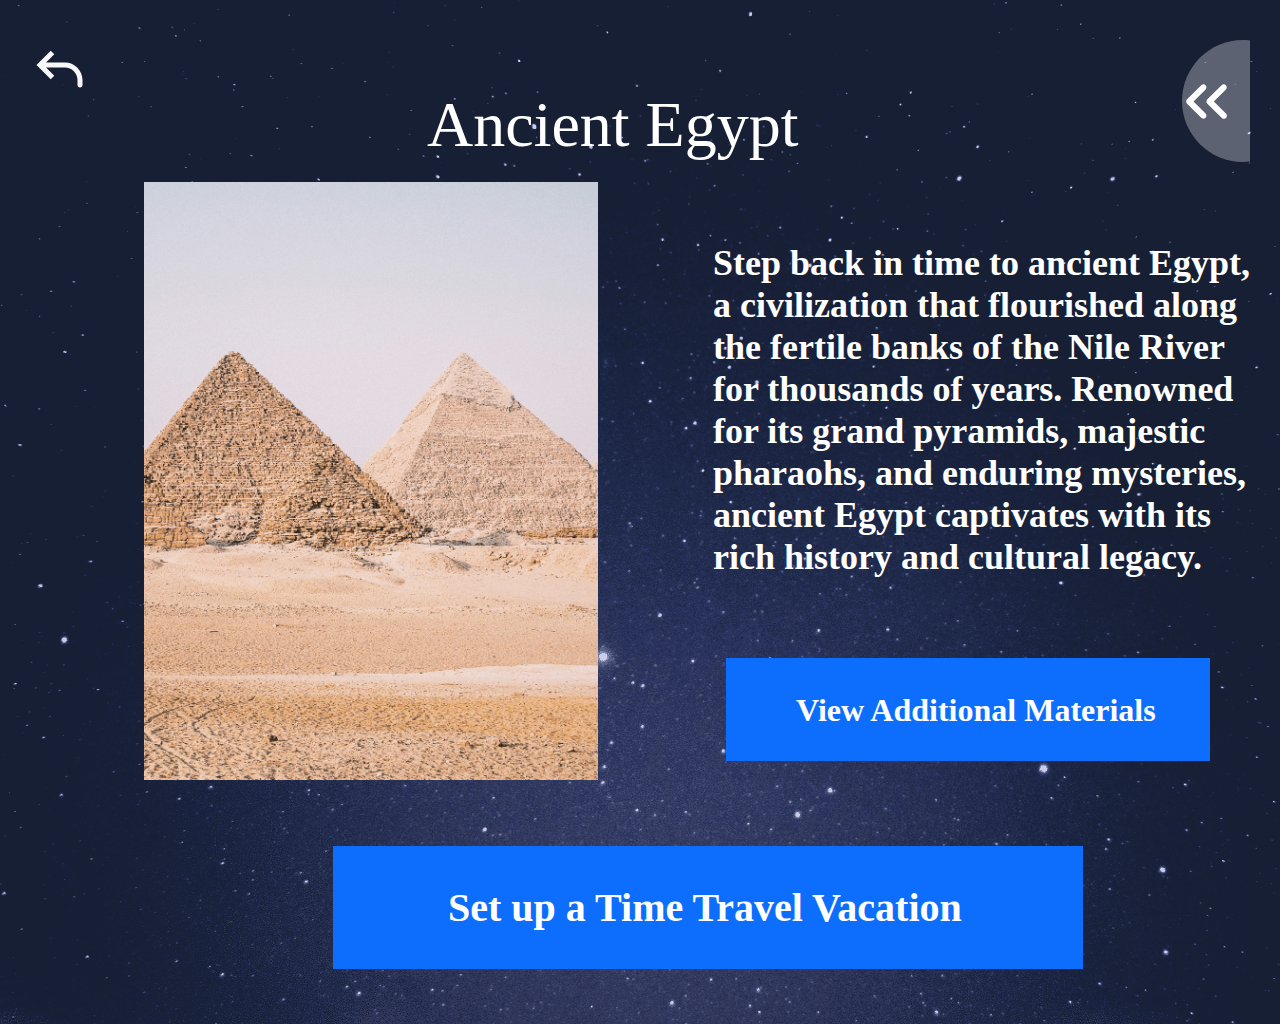
==== index.html @ 54aae299 "Added(Tanvir)" ====
<!DOCTYPE html>
<html lang="english">
<head>
    <title>Info</title>
    <meta name="viewport" content="width=device-width, initial-scale=1.0" />
    <meta charset="utf-8" />
    <link href="https://maxcdn.bootstrapcdn.com/bootstrap/5.3.0/css/bootstrap.min.css" rel="stylesheet" />
    <link href="./index.css" rel="stylesheet" /> 
</head>
<body>
  <div class="container">
    <div class="row">
        <div class="infohub-container">
            <img src="public/external/unsplashqfjsiok61xa4915-6k1-1100h.png"
                 alt="unsplashQFjSiok61xA4915"
                 class="infohub-unsplash-q-fj-siok61x-a img-fluid"/>
            <div class="row infohub-group1">
                <div class="col">
                    <div class="infohub-group14 bg-primary">
                        <span class="infohub-text">
                            <span>Set up a Time Travel Vacation</span>
                        </span>
                    </div>
                </div>
            </div>
            <span class="infohub-text02 text-white"><span>Ancient Egypt</span></span>
            <div class="row infohub-group26">
                <div class="col-md-6 infohub-group24">
                    <img src="public/external/Pyramid.png" alt="Pyramid Image" class="img-fluid">
                </div>
                <div class="col-md-6 infohub-group25">
                    <div class="infohub-group141 bg-primary">
                        <span class="infohub-text04">
                            <span>View Additional Materials</span>
                        </span>
                    </div>
                </div>
            </div>
            <span class="infohub-text06 text-white">
                <span>Step back in time to ancient Egypt,</span>
                <br/>
                <span>
                    a civilization that flourished along the fertile banks of the Nile
                    River for thousands of years. Renowned for its grand pyramids,
                    majestic pharaohs, and enduring mysteries, ancient Egypt
                    captivates with its rich history and cultural legacy.
                </span>
                <br/>
                <span></span>
            </span>
            <div class="row infohub-group30">
                <div class="col">
                    <div class="infohub-group33">
                        <img src="public/external/ellipse52133-6db.svg"
                             alt="Ellipse52133"
                             class="infohub-ellipse5 img-fluid"/>
                        <div class="infohub-lucidechevronsleft">
                            <img src="public/external/gravityuichevronsleft2133-4ie.svg"
                                 alt="gravityuichevronsleft2133"
                                 class="infohub-gravityuichevronsleft img-fluid"/>
                        </div>
                    </div>
                </div>
            </div>
            <img src="public/external/letsiconsback2151-6au4.svg"
                 alt="letsiconsback2151"
                 class="infohub-letsiconsback img-fluid"/>
        </div>
    </div>
</div>
</body>
</html>
---- index.css ----
.infohub-container {
width: 100%; 
}
.infohub-unsplash-q-fj-siok61x-a {
  top: 0px;
  text-align: center;
  justify-content: center;
  align-items: center;
  left: 0px;
  width: 100%;
  height: 1024px;
  position: absolute;
}
.infohub-group1 {
  top: 846px;
  left: 345px;
  width: 750px;
  height: 123px;
  display: flex;
  position: absolute;
  align-items: flex-start;
  flex-shrink: 1;
}
.infohub-group14 {
  top: 0px;
  left: 0px;
  width: 750px;
  height: 123px;
  display: flex;
  position: absolute;
  align-items: flex-start;
  flex-shrink: 1;
  background-color: rgba(104, 109, 220, 0.6000000238418579);
}
.infohub-text {
  top: 38px;
  left: 115px;
  color: rgba(255, 255, 255, 1);
  width: 536px;
  height: auto;
  position: absolute;
  font-size: 40px;
  font-style: SemiBold;
  text-align: left;
  font-family: Roboto;
  font-weight: 600;
  line-height: normal;
  font-stretch: normal;
  text-decoration: none;
}
.infohub-text02 {
  top: 77px;
  left: 427px;
  color: rgba(255, 255, 255, 1);
  position: absolute;
  font-size: 64px;
  font-style: Regular;
  text-align: center;
  font-family: Krona One;
  font-weight: 400;
 
}
.infohub-group26 {
  top: 182px;
  left: 144px;
  width: 1158px;
  height: 630px;
  display: flex;
  position: absolute;
  align-items: flex-start;
  flex-shrink: 1;
}
.infohub-group24 {
  top: 0px;
  left: 0px;
  width: 478px;
  height: 630px;
  display: flex;
  overflow: hidden;
  position: absolute;
  align-items: flex-start;
  flex-shrink: 1;
}
.infohub-rectangle16 {
  top: 0px;
  left: 513px;
  width: 645px;
  height: 630px;
  position: absolute;
  border-radius: 10px;
}

.infohub-group25 {
  top: 476px;
  left: 594px;
  width: 484px;
  height: 103px;
  display: flex;
  position: absolute;
  align-items: flex-start;
  flex-shrink: 1;
}
.infohub-group141 {
  top: 0px;
  left: 0px;
  width: 484px;
  height: 103px;
  display: flex;
  position: absolute;
  align-items: flex-start;
  flex-shrink: 1;
  background-color: rgba(104, 109, 220, 0.6000000238418579);
}
.infohub-text04 {
  top: 34px;
  left: 70px;
  color: rgba(255, 255, 255, 1);
  width: 368px;
  height: auto;
  position: absolute;
  font-size: 32px;
  font-style: SemiBold;
  text-align: left;
  font-family: Roboto;
  font-weight: 600;
  line-height: normal;
  font-stretch: normal;
  text-decoration: none;
}
.infohub-text06 {
  top: 242px;
  left: 713px;
  color: rgba(255, 255, 255, 1);
  width: 558px;
  height: auto;
  position: absolute;
  font-size: 36px;
  font-style: SemiBold;
  text-align: left;
  font-family: Roboto;
  font-weight: 600;
  line-height: normal;
  font-stretch: normal;
  text-decoration: none;
}
.infohub-group30 {
  top: 40px;
  right: 0;
  width: 122px;
  height: 122px;
  position: absolute;

}


.infohub-lucidechevronsleft {
  top: 29px;
  left: 5px;
  width: 65px;
  height: 65px;
  display: flex;
  overflow: hidden;
  position: absolute;
  align-items: flex-start;
  flex-shrink: 0;
}

.infohub-letsiconsback {
  top: 40px;
  left: 30px;
  width: 60px;
  height: 60px;
  position: absolute;
}
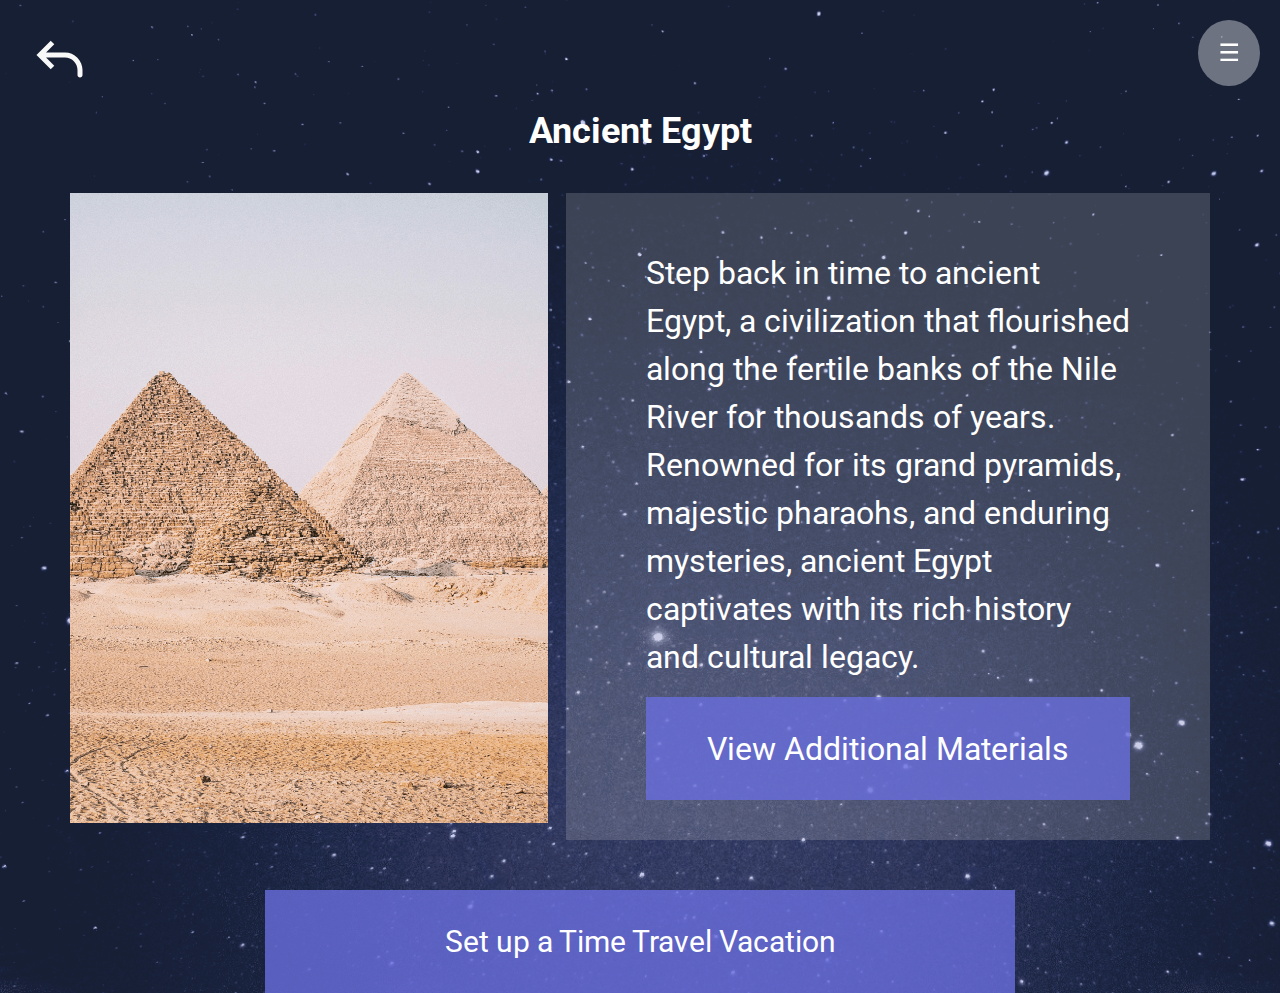
==== commit a4825c68: "Added Home" ====
--- a/index.html
+++ b/index.html
@@ -1,72 +1,61 @@
 <!DOCTYPE html>
-<html lang="english">
+<!DOCTYPE html>
+<html lang="en">
 <head>
+    <link href='https://fonts.googleapis.com/css?family=Roboto' rel='stylesheet'>
+    <meta charset="UTF-8">
+    <meta name="viewport" content="width=device-width, initial-scale=1.0">
     <title>Info</title>
-    <meta name="viewport" content="width=device-width, initial-scale=1.0" />
-    <meta charset="utf-8" />
-    <link href="https://maxcdn.bootstrapcdn.com/bootstrap/5.3.0/css/bootstrap.min.css" rel="stylesheet" />
-    <link href="./index.css" rel="stylesheet" /> 
+    <link href="https://cdn.jsdelivr.net/npm/bootstrap@5.3.3/dist/css/bootstrap.min.css" rel="stylesheet" integrity="sha384-QWTKZyjpPEjISv5WaRU9OFeRpok6YctnYmDr5pNlyT2bRjXh0JMhjY6hW+ALEwIH" crossorigin="anonymous">
+    <link href="./index.css"  rel="stylesheet" />
+    <link rel="stylesheet" href="experience.css">
 </head>
 <body>
+
+    <div class="floating-menu">
+        <a href="#" class="menu-button">☰</a>
+        <ul class="menu-list">
+          <li><a href="index.html">Home</a></li>
+          <li><a href="History.html">History</a></li>
+          <li><a href="Time.html">Favourites</a></li>
+          <li><a href="profile.html">Profile</a></li>
+        </ul>
+      </div>
+      <div id="moved-piece-container">
+        <img src="public/external/letsiconsback2151-6au4.svg"
+            alt="letsiconsback2151"
+            class="infohub-letsiconsback img-fluid"/>
+    </div>
   <div class="container">
-    <div class="row">
-        <div class="infohub-container">
-            <img src="public/external/unsplashqfjsiok61xa4915-6k1-1100h.png"
-                 alt="unsplashQFjSiok61xA4915"
-                 class="infohub-unsplash-q-fj-siok61x-a img-fluid"/>
-            <div class="row infohub-group1">
-                <div class="col">
-                    <div class="infohub-group14 bg-primary">
-                        <span class="infohub-text">
-                            <span>Set up a Time Travel Vacation</span>
-                        </span>
-                    </div>
-                </div>
+    <div class="row ">
+        <h1 class="text-center">Ancient Egypt</h1> <!-- Title centered -->
+    </div>
+    <div class="row col-no-gutters">
+        <div class="col" style="padding: 0;">
+            <img src="public/external/Pyramid.png" alt="Pyramid Image" class="img-fluid"> <!-- Image column -->
+        </div>
+        <div class="col" style="padding: 0;">
+            <div class="decp-text">
+            <div class="info-details mt-3">
+                <p>
+                    Step back in time to ancient Egypt, a civilization that flourished along the fertile banks of the Nile River for thousands of years. 
+                    Renowned for its grand pyramids, majestic pharaohs, and enduring mysteries, ancient Egypt captivates with its rich history and cultural legacy.
+                </p>
             </div>
-            <span class="infohub-text02 text-white"><span>Ancient Egypt</span></span>
-            <div class="row infohub-group26">
-                <div class="col-md-6 infohub-group24">
-                    <img src="public/external/Pyramid.png" alt="Pyramid Image" class="img-fluid">
-                </div>
-                <div class="col-md-6 infohub-group25">
-                    <div class="infohub-group141 bg-primary">
-                        <span class="infohub-text04">
-                            <span>View Additional Materials</span>
-                        </span>
-                    </div>
-                </div>
+            <button class="Additonal-button">
+                <span class="addiotnal-text"><span>View Additional Materials</span></span>
+            </button>
             </div>
-            <span class="infohub-text06 text-white">
-                <span>Step back in time to ancient Egypt,</span>
-                <br/>
-                <span>
-                    a civilization that flourished along the fertile banks of the Nile
-                    River for thousands of years. Renowned for its grand pyramids,
-                    majestic pharaohs, and enduring mysteries, ancient Egypt
-                    captivates with its rich history and cultural legacy.
-                </span>
-                <br/>
-                <span></span>
-            </span>
-            <div class="row infohub-group30">
-                <div class="col">
-                    <div class="infohub-group33">
-                        <img src="public/external/ellipse52133-6db.svg"
-                             alt="Ellipse52133"
-                             class="infohub-ellipse5 img-fluid"/>
-                        <div class="infohub-lucidechevronsleft">
-                            <img src="public/external/gravityuichevronsleft2133-4ie.svg"
-                                 alt="gravityuichevronsleft2133"
-                                 class="infohub-gravityuichevronsleft img-fluid"/>
-                        </div>
-                    </div>
-                </div>
-            </div>
-            <img src="public/external/letsiconsback2151-6au4.svg"
-                 alt="letsiconsback2151"
-                 class="infohub-letsiconsback img-fluid"/>
         </div>
     </div>
+    
+  </div>
+  <div class="Save-button"> <!-- Centered button -->
+    <button class="Explore-button">
+        <span class="Explore-text"><span>Set up a Time Travel Vacation</span></span>
+    </button>
 </div>
+
+<script src="script.js"></script>
 </body>
 </html>
--- a/index.css
+++ b/index.css
@@ -1,176 +1,72 @@
 
+body {
+  background-image: url("public/external/unsplashqfjsiok61xa4915-6k1-1100h.png");
+  background-size: cover;
 
-.infohub-container {
-width: 100%; 
-}
-.infohub-unsplash-q-fj-siok61x-a {
-  top: 0px;
-  text-align: center;
-  justify-content: center;
+}.container {
+  display: flex;
+  flex-direction: column;
   align-items: center;
-  left: 0px;
-  width: 100%;
-  height: 1024px;
-  position: absolute;
-}
-.infohub-group1 {
-  top: 846px;
-  left: 345px;
-  width: 750px;
-  height: 123px;
-  display: flex;
-  position: absolute;
-  align-items: flex-start;
-  flex-shrink: 1;
-}
-.infohub-group14 {
-  top: 0px;
-  left: 0px;
-  width: 750px;
-  height: 123px;
-  display: flex;
-  position: absolute;
-  align-items: flex-start;
-  flex-shrink: 1;
-  background-color: rgba(104, 109, 220, 0.6000000238418579);
-}
-.infohub-text {
-  top: 38px;
-  left: 115px;
-  color: rgba(255, 255, 255, 1);
-  width: 536px;
-  height: auto;
-  position: absolute;
-  font-size: 40px;
-  font-style: SemiBold;
-  text-align: left;
-  font-family: Roboto;
-  font-weight: 600;
-  line-height: normal;
-  font-stretch: normal;
-  text-decoration: none;
-}
-.infohub-text02 {
-  top: 77px;
-  left: 427px;
-  color: rgba(255, 255, 255, 1);
-  position: absolute;
-  font-size: 64px;
-  font-style: Regular;
-  text-align: center;
-  font-family: Krona One;
-  font-weight: 400;
+  margin-top: 100px;
  
 }
-.infohub-group26 {
-  top: 182px;
-  left: 144px;
-  width: 1158px;
-  height: 630px;
+.row{
   display: flex;
-  position: absolute;
-  align-items: flex-start;
-  flex-shrink: 1;
-}
-.infohub-group24 {
-  top: 0px;
-  left: 0px;
-  width: 478px;
-  height: 630px;
-  display: flex;
-  overflow: hidden;
-  position: absolute;
-  align-items: flex-start;
-  flex-shrink: 1;
-}
-.infohub-rectangle16 {
-  top: 0px;
-  left: 513px;
-  width: 645px;
-  height: 630px;
-  position: absolute;
-  border-radius: 10px;
-}
-
-.infohub-group25 {
-  top: 476px;
-  left: 594px;
-  width: 484px;
-  height: 103px;
-  display: flex;
-  position: absolute;
-  align-items: flex-start;
-  flex-shrink: 1;
-}
-.infohub-group141 {
-  top: 0px;
-  left: 0px;
-  width: 484px;
-  height: 103px;
-  display: flex;
-  position: absolute;
-  align-items: flex-start;
-  flex-shrink: 1;
-  background-color: rgba(104, 109, 220, 0.6000000238418579);
-}
-.infohub-text04 {
-  top: 34px;
-  left: 70px;
-  color: rgba(255, 255, 255, 1);
-  width: 368px;
-  height: auto;
-  position: absolute;
-  font-size: 32px;
-  font-style: SemiBold;
-  text-align: left;
-  font-family: Roboto;
-  font-weight: 600;
-  line-height: normal;
-  font-stretch: normal;
-  text-decoration: none;
-}
-.infohub-text06 {
-  top: 242px;
-  left: 713px;
-  color: rgba(255, 255, 255, 1);
-  width: 558px;
-  height: auto;
-  position: absolute;
-  font-size: 36px;
-  font-style: SemiBold;
-  text-align: left;
-  font-family: Roboto;
-  font-weight: 600;
-  line-height: normal;
-  font-stretch: normal;
-  text-decoration: none;
-}
-.infohub-group30 {
-  top: 40px;
-  right: 0;
-  width: 122px;
-  height: 122px;
-  position: absolute;
-
+  gap: 10px;
 }
 
 
-.infohub-lucidechevronsleft {
-  top: 29px;
-  left: 5px;
-  width: 65px;
-  height: 65px;
-  display: flex;
-  overflow: hidden;
+.text-center{
+  font-family: 'Roboto';font-size: 36px;
+  font-weight: bold;
+  color: white;
+  margin-bottom: 40px;
+  margin-top: 10px;
+  align-items: center;
+}
+.info-details{
+  font-family: 'Roboto';font-size: 32px;
+
+  color: white;
+  position: relative;
+}
+.decp-text {
+  background-color: rgba(217, 217, 217, 0.2); 
+  padding-left: 80px; /* Padding from left side */
+  padding-right: 80px; /* Padding from right side */
+  padding-top: 40px; /* Padding from top */
+  padding-bottom: 40px; /* Padding from bottom */
+}
+.Additonal-button{
+  width: 484px;
+  height: 103px;
+  background-color: rgba(105, 110, 221, 0.8 );
+  font-family: 'Roboto';font-size: 30px;
+  border: none; 
+  color: white;
+
+}
+.addiotnal-text{
+  font-family: 'Roboto';font-size: 32px;
+
+}
+.Save-button {
+  display: flex; /* Make the container a flexbox */
+  align-items: center; /* Center vertically */
+  justify-content: center; /* Center horizontally */
+  margin-top: 50px; /* Add margin from the top */
+  
+}
+.Explore-button{
+  width: 750px;
+  height: 103px;
+  background-color: rgba(105, 110, 221, 0.8 );
+  font-family: 'Roboto';font-size: 30px;
+  border: none; 
+  color: white;
+}
+#moved-piece-container {
   position: absolute;
-  align-items: flex-start;
-  flex-shrink: 0;
-}
-
-.infohub-letsiconsback {
-  top: 40px;
+  top: 30px;
   left: 30px;
-  width: 60px;
-  height: 60px;
-  position: absolute;
-}
+}--- a/experience.css
+++ b/experience.css
@@ -0,0 +1,67 @@
+.floating-menu {
+    position:fixed;
+    top: 20px;
+    right: 20px;
+    background-color: #FFFFFF60;
+    color: white;
+    border-radius: 50%;
+    text-align: center;
+  }
+  
+  .menu-button {
+    display: block;
+    padding: 15px 20px;
+    color: white;
+    text-decoration: none;
+    font-size: 24px; 
+  }
+  
+  .menu-list {
+    display: none;
+    list-style: none;
+    padding: 10px;
+    margin: 0;
+    margin-top: 10px;
+    background-color: #ffffff;
+    border-radius: 5px;
+  }
+  
+  .menu-list li a {
+    display: block;
+    padding: 10px;
+    color: black;
+    text-decoration: none;
+  }
+  
+  .menu-list li a:hover {
+    background-color: #ffffff60;
+  }
+
+  .control-back{
+    position:fixed;
+    bottom: 20px;
+    left: 20px;
+    background-color: #FFFFFF60;
+    color: white;
+    border-radius: 50%;
+    text-align: center;
+  }
+
+  .control-button{
+    display: block;
+    padding: 15px 15px;
+    color: white;
+    text-decoration: none;
+    font-size: 24px;
+    font-weight: bolder; 
+  }
+
+  .control-forward{
+    position:fixed;
+    bottom: 20px;
+    right: 20px;
+    background-color: #FFFFFF60;
+    color: white;
+    border-radius: 50%;
+    text-align: center;
+  }